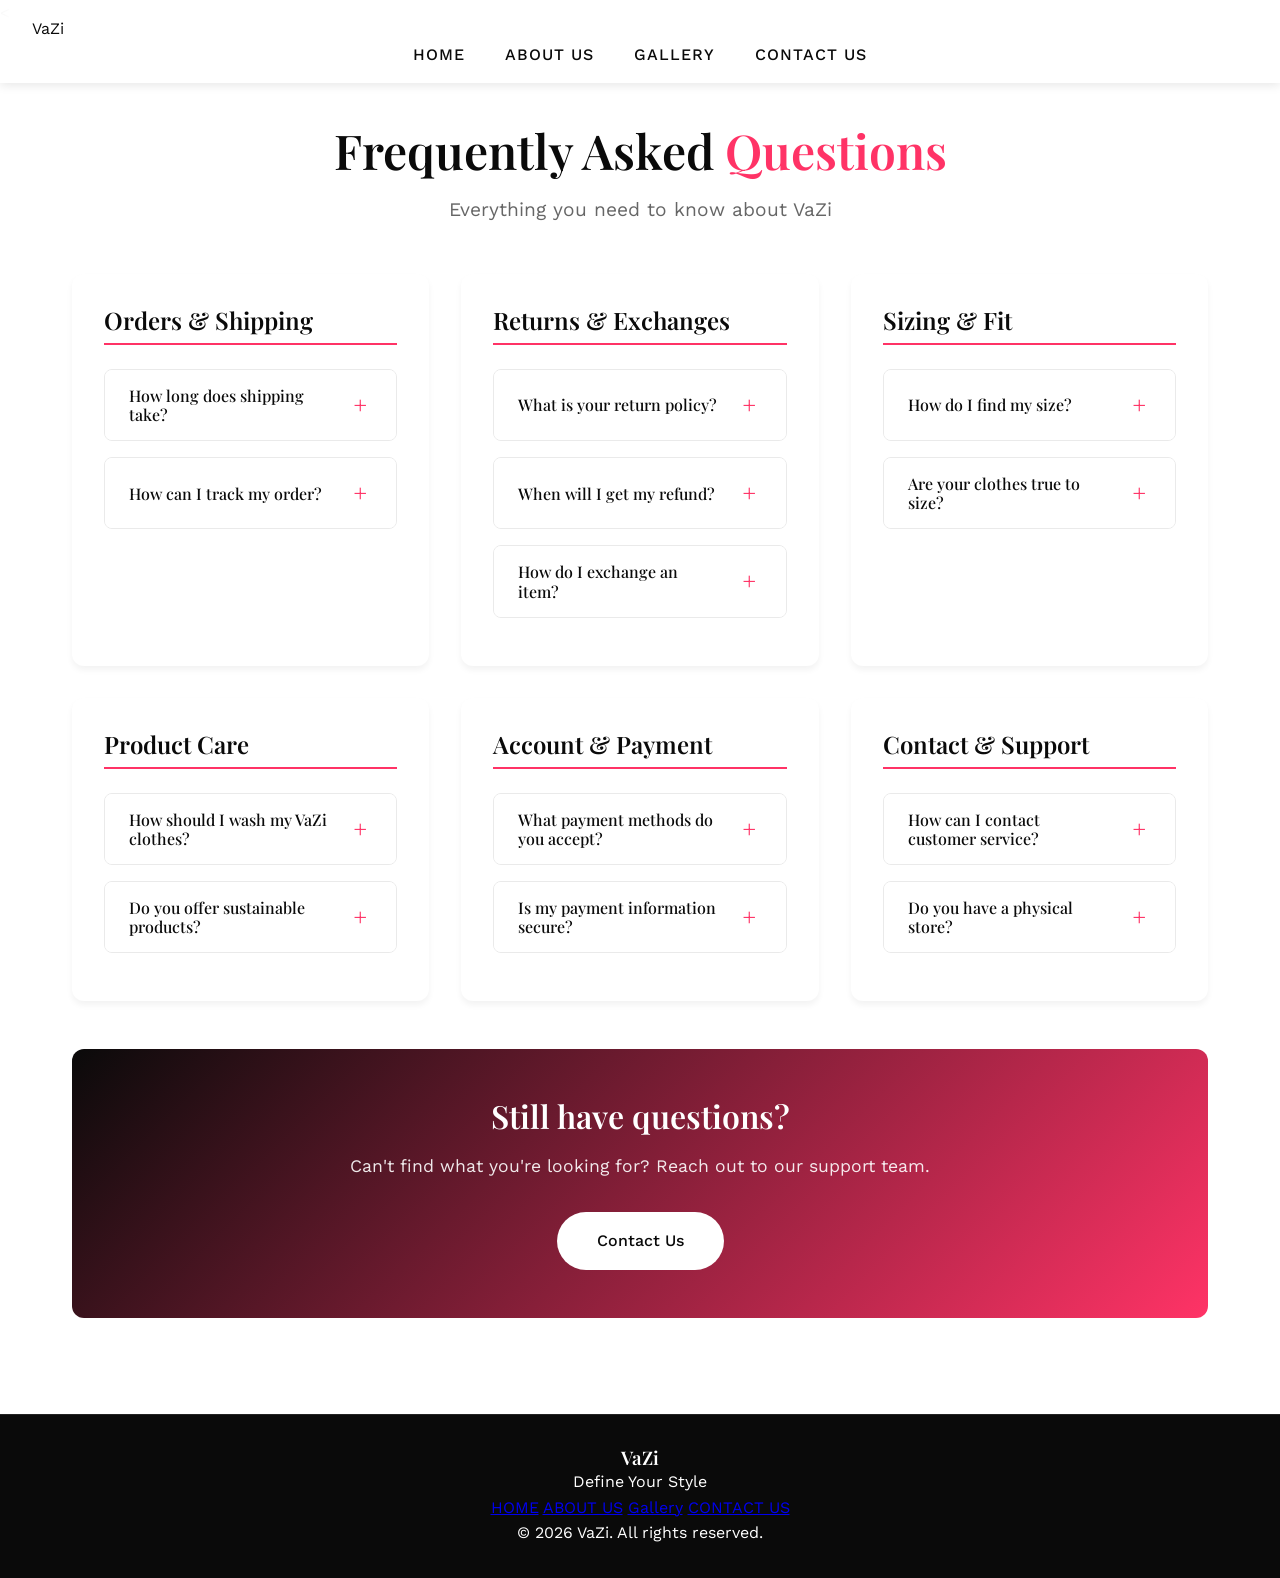
==== FAQ.html @ af11da08 "Merge pull request #1 from Nito254/feature_faq profile_(PKK)" ====
<!DOCTYPE html>
<html lang="en">
<head>
    <meta charset="UTF-8">
    <meta name="viewport" content="width=device-width, initial-scale=1.0">
    <title>VaZi - Online Apparel Store</title>
    
    <!-- Google Fonts -->
      <link rel="stylesheet" href="styles.css">
    <link rel="preconnect" href="https://fonts.googleapis.com">
    <link rel="preconnect" href="https://fonts.gstatic.com" crossorigin>
    <<link href="https://fonts.googleapis.com/css2?family=Playfair+Display:wght@400;600;700;900&family=Work+Sans:wght@300;400;500;600&display=swap" rel="stylesheet">
    
    <style>
        /* ========== CSS VARIABLES (THEME) ========== */
        :root {
            /* Colors */
            --primary-color: #0a0a0a;      /* Deep black */
            --secondary-color: #f5f5f5;    /* Off-white */
            --accent-color: #ff3366;        /* Electric pink */
            --accent-hover: #e62958;        /* Darker pink */
            --text-light: #666666;           /* Light gray text */
            --white: #ffffff;
            --light-bg: #f9f9f9;
            --border-color: #eaeaea;
            
            /* Fonts */
            --font-display: 'Playfair Display', serif;
            --font-body: 'Work Sans', sans-serif;
            
            /* Spacing */
            --section-padding: 6rem 2rem;
            --container-width: 1200px;
            
            /* Transitions */
            --transition-smooth: all 0.3s ease;
        }

        /* ========== RESET & BASE STYLES ========== */
        * {
            margin: 0;
            padding: 0;
            box-sizing: border-box;
        }

        html {
            scroll-behavior: smooth;
        }

        body {
            font-family: var(--font-body);
            color: var(--primary-color);
            line-height: 1.6;
            overflow-x: hidden;
        }

        /* ========== TYPOGRAPHY ========== */
        h1, h2, h3, h4, h5, h6 {
            font-family: var(--font-display);
            font-weight: 600;
            line-height: 1.2;
        }

        .section-title {
            font-size: 3rem;
            margin-bottom: 1rem;
            text-align: center;
        }

        .section-subtitle {
            font-size: 1.2rem;
            color: var(--text-light);
            text-align: center;
            max-width: 600px;
            margin: 0 auto 3rem;
        }

        .accent {
            color: var(--accent-color);
        }

        /* ========== CONTAINER ========== */
        .container {
            max-width: var(--container-width);
            margin: 0 auto;
            padding: 0 2rem;
        }

        /* ========== NAVIGATION ========== */
        .main-nav {
            position: fixed;
            top: 0;
            left: 0;
            right: 0;
            background: rgba(255, 255, 255, 0.95);
            backdrop-filter: blur(10px);
            z-index: 1000;
            padding: 1rem 2rem;
            box-shadow: 0 2px 10px rgba(0, 0, 0, 0.1);
        }

        .main-nav ul {
            display: flex;
            justify-content: center;
            list-style: none;
            gap: 2.5rem;
        }

        .main-nav a {
            text-decoration: none;
            color: var(--primary-color);
            font-weight: 500;
            font-size: 1rem;
            text-transform: uppercase;
            letter-spacing: 1px;
            transition: var(--transition-smooth);
            position: relative;
        }

        .main-nav a::after {
            content: '';
            position: absolute;
            bottom: -5px;
            left: 0;
            width: 0;
            height: 2px;
            background: var(--accent-color);
            transition: var(--transition-smooth);
        }

        .main-nav a:hover::after,
        .main-nav a.active::after {
            width: 100%;
        }

        .main-nav a:hover,
        .main-nav a.active {
            color: var(--accent-color);
        }

        /* ========== HERO SECTION ========== */
        #home {
            height: 100vh;
            display: flex;
            align-items: center;
            justify-content: center;
            text-align: center;
            background: linear-gradient(135deg, var(--primary-color) 0%, #1a1a1a 100%);
            color: var(--white);
            padding: 0 2rem;
        }

        .hero-content h1 {
            font-size: 5rem;
            margin-bottom: 1rem;
            animation: fadeInUp 1s ease;
        }

        .hero-content p {
            font-size: 1.5rem;
            margin-bottom: 2rem;
            opacity: 0.9;
            animation: fadeInUp 1s ease 0.2s both;
        }

        .hero-content .btn {
            animation: fadeInUp 1s ease 0.4s both;
        }

        @keyframes fadeInUp {
            from {
                opacity: 0;
                transform: translateY(30px);
            }
            to {
                opacity: 1;
                transform: translateY(0);
            }
        }

        /* ========== BUTTONS ========== */
        .btn {
            display: inline-block;
            padding: 1rem 2.5rem;
            background: var(--accent-color);
            color: var(--white);
            text-decoration: none;
            border-radius: 50px;
            font-weight: 500;
            transition: var(--transition-smooth);
            border: none;
            cursor: pointer;
        }

        .btn:hover {
            background: var(--accent-hover);
            transform: translateY(-2px);
            box-shadow: 0 5px 15px rgba(255, 51, 102, 0.3);
        }

        .btn-outline {
            background: transparent;
            border: 2px solid var(--accent-color);
        }

        .btn-outline:hover {
            background: var(--accent-color);
        }

        /* ========== SECTIONS ========== */
        section {
            padding: var(--section-padding);
        }

        #about, #gallery, #team, #faq {
            background: var(--white);
        }

        #about {
            background: var(--secondary-color);
        }

        /* ========== ABOUT SECTION ========== */
        .about-content {
            display: grid;
            grid-template-columns: 1fr 1fr;
            gap: 4rem;
            align-items: center;
        }

        .about-text p {
            margin-bottom: 1.5rem;
            color: var(--text-light);
        }

        .about-stats {
            display: grid;
            grid-template-columns: repeat(3, 1fr);
            gap: 2rem;
            text-align: center;
        }

        .stat-item h3 {
            font-size: 2.5rem;
            color: var(--accent-color);
        }

        /* ========== GALLERY SECTION ========== */
        .gallery-grid {
            display: grid;
            grid-template-columns: repeat(auto-fit, minmax(300px, 1fr));
            gap: 2rem;
            margin-top: 2rem;
        }

        .gallery-item {
            position: relative;
            overflow: hidden;
            border-radius: 12px;
            aspect-ratio: 3/4;
            cursor: pointer;
        }

        .gallery-item img {
            width: 100%;
            height: 100%;
            object-fit: cover;
            transition: transform 0.5s ease;
        }

        .gallery-item:hover img {
            transform: scale(1.1);
        }

        .gallery-overlay {
            position: absolute;
            bottom: 0;
            left: 0;
            right: 0;
            padding: 2rem;
            background: linear-gradient(transparent, rgba(0, 0, 0, 0.8));
            color: var(--white);
            transform: translateY(100%);
            transition: transform 0.3s ease;
        }

        .gallery-item:hover .gallery-overlay {
            transform: translateY(0);
        }

        /* ========== TEAM SECTION ========== */
        .team-grid {
            display: grid;
            grid-template-columns: repeat(auto-fit, minmax(280px, 1fr));
            gap: 2rem;
            margin-top: 2rem;
        }

        .team-card {
            background: var(--white);
            border-radius: 12px;
            overflow: hidden;
            box-shadow: 0 4px 6px rgba(0, 0, 0, 0.1);
            transition: var(--transition-smooth);
            cursor: pointer;
            position: relative;
        }

        .team-card:hover {
            transform: translateY(-10px);
            box-shadow: 0 8px 15px rgba(0, 0, 0, 0.2);
        }

        .ceo-card {
            border: 2px solid var(--accent-color);
            grid-column: span 2;
        }

        .card-image {
            height: 300px;
            overflow: hidden;
        }

        .card-image img {
            width: 100%;
            height: 100%;
            object-fit: cover;
            transition: transform 0.5s ease;
        }

        .team-card:hover .card-image img {
            transform: scale(1.1);
        }

        .card-content {
            padding: 1.5rem;
            text-align: center;
        }

        .card-content h3 {
            font-size: 1.5rem;
            margin-bottom: 0.5rem;
        }

        .card-content .position {
            color: var(--accent-color);
            font-weight: 500;
            margin-bottom: 1rem;
        }

        .ceo-badge {
            position: absolute;
            top: 1rem;
            right: 1rem;
            background: var(--accent-color);
            color: var(--white);
            padding: 0.5rem 1rem;
            border-radius: 50px;
            font-size: 0.8rem;
            font-weight: 600;
            z-index: 1;
        }

        /* ========== FAQ SECTION ========== */
        .faq-section {
            background-color: var(--secondary-color);
            position: relative;
        }

        .faq-section::before {
            content: '';
            position: absolute;
            top: 0;
            left: 0;
            right: 0;
            height: 1px;
            background: linear-gradient(90deg, transparent, var(--accent-color), transparent);
        }

        .faq-container {
            display: grid;
            grid-template-columns: repeat(auto-fit, minmax(350px, 1fr));
            gap: 2rem;
            margin-bottom: 3rem;
        }

        .faq-category {
            background: var(--white);
            padding: 2rem;
            border-radius: 12px;
            box-shadow: 0 4px 6px rgba(0, 0, 0, 0.05);
            transition: transform 0.3s ease, box-shadow 0.3s ease;
        }

        .faq-category:hover {
            transform: translateY(-5px);
            box-shadow: 0 8px 12px rgba(0, 0, 0, 0.1);
        }

        .category-title {
            font-family: var(--font-display);
            font-size: 1.5rem;
            font-weight: 600;
            margin-bottom: 1.5rem;
            padding-bottom: 0.5rem;
            border-bottom: 2px solid var(--accent-color);
            color: var(--primary-color);
        }

        .faq-item {
            margin-bottom: 1rem;
            border: 1px solid var(--border-color);
            border-radius: 8px;
            overflow: hidden;
            transition: all 0.3s ease;
        }

        .faq-item:hover {
            border-color: var(--accent-color);
        }

        .faq-question {
            padding: 1rem 1.5rem;
            background: var(--white);
            cursor: pointer;
            display: flex;
            justify-content: space-between;
            align-items: center;
            transition: background-color 0.3s ease;
        }

        .faq-question:hover {
            background-color: var(--light-bg);
        }

        .faq-question h4 {
            font-size: 1rem;
            font-weight: 500;
            color: var(--primary-color);
            margin: 0;
            flex: 1;
        }

        .faq-icon {
            font-size: 1.5rem;
            font-weight: 300;
            color: var(--accent-color);
            margin-left: 1rem;
            transition: transform 0.3s ease;
            min-width: 24px;
            text-align: center;
        }

        .faq-answer {
            max-height: 0;
            padding: 0 1.5rem;
            background: var(--light-bg);
            overflow: hidden;
            transition: max-height 0.3s ease, padding 0.3s ease;
        }

        .faq-item.active .faq-answer {
            max-height: 200px;
            padding: 1rem 1.5rem;
        }

        .faq-answer p {
            margin: 0;
            color: var(--text-light);
            line-height: 1.6;
            font-size: 0.95rem;
        }

        .faq-cta {
            text-align: center;
            margin-top: 3rem;
            padding: 3rem;
            background: linear-gradient(135deg, var(--primary-color) 0%, var(--accent-color) 100%);
            border-radius: 12px;
            color: var(--white);
        }

        .faq-cta h3 {
            font-family: var(--font-display);
            font-size: 2rem;
            font-weight: 600;
            margin-bottom: 1rem;
        }

        .faq-cta p {
            font-size: 1.1rem;
            margin-bottom: 2rem;
            opacity: 0.9;
        }

        .faq-cta .btn {
            background: var(--white);
            color: var(--primary-color);
            border: none;
            padding: 1rem 2.5rem;
            font-size: 1rem;
            font-weight: 500;
            border-radius: 50px;
            cursor: pointer;
            transition: all 0.3s ease;
            display: inline-block;
            text-decoration: none;
        }

        .faq-cta .btn:hover {
            transform: translateY(-2px);
            box-shadow: 0 4px 12px rgba(0, 0, 0, 0.2);
            background: var(--accent-color);
            color: var(--white);
        }

        /* ========== CONTACT SECTION ========== */
        #contact {
            background: var(--primary-color);
            color: var(--white);
        }

        .contact-container {
            display: grid;
            grid-template-columns: 1fr 1fr;
            gap: 4rem;
        }

        .contact-info h3 {
            font-size: 2rem;
            margin-bottom: 2rem;
        }

        .contact-details {
            margin-top: 2rem;
        }

        .contact-item {
            display: flex;
            align-items: center;
            gap: 1rem;
            margin-bottom: 1rem;
        }

        .contact-form {
            display: flex;
            flex-direction: column;
            gap: 1rem;
        }

        .contact-form input,
        .contact-form textarea {
            padding: 1rem;
            border: none;
            border-radius: 8px;
            background: rgba(255, 255, 255, 0.1);
            color: var(--white);
            font-family: var(--font-body);
        }

        .contact-form input::placeholder,
        .contact-form textarea::placeholder {
            color: rgba(255, 255, 255, 0.7);
        }

        .contact-form textarea {
            min-height: 150px;
            resize: vertical;
        }

        /* ========== FOOTER ========== */
        footer {
            background: var(--primary-color);
            color: var(--white);
            text-align: center;
            padding: 2rem;
            border-top: 1px solid rgba(255, 255, 255, 0.1);
        }

        /* ========== RESPONSIVE DESIGN ========== */
        @media (max-width: 1024px) {
            .hero-content h1 {
                font-size: 4rem;
            }
            
            .about-content,
            .contact-container {
                grid-template-columns: 1fr;
                gap: 2rem;
            }
        }

        @media (max-width: 768px) {
            :root {
                --section-padding: 4rem 1.5rem;
            }

            .main-nav ul {
                gap: 1rem;
                flex-wrap: wrap;
            }

            .hero-content h1 {
                font-size: 3rem;
            }

            .hero-content p {
                font-size: 1.2rem;
            }

            .section-title {
                font-size: 2.5rem;
            }

            .team-grid {
                grid-template-columns: 1fr;
            }

            .ceo-card {
                grid-column: span 1;
            }

            .faq-container {
                grid-template-columns: 1fr;
                gap: 1.5rem;
            }

            .faq-category {
                padding: 1.5rem;
            }

            .faq-cta {
                padding: 2rem;
            }

            .faq-cta h3 {
                font-size: 1.5rem;
            }
        }

        @media (max-width: 480px) {
            .hero-content h1 {
                font-size: 2.5rem;
            }

            .about-stats {
                grid-template-columns: 1fr;
            }

            .faq-question h4 {
                font-size: 0.9rem;
            }
            
            .faq-answer p {
                font-size: 0.85rem;
            }
        }

        /* ========== UTILITY CLASSES ========== */
        .text-center {
            text-align: center;
        }

        .mt-4 {
            margin-top: 2rem;
        }

        .mb-4 {
            margin-bottom: 2rem;
        }
    </style>
</head>
<body>
   <nav class="main-nav">
        <div class="nav-container">
            <div class="logo">VaZi</div>
            <ul class="nav-links">
                <li><a href="#home" class="nav-link">Home</a></li>
                <li><a href="#about" class="nav-link">About Us</a></li>
                <li><a href="#gallery" class="nav-link">Gallery</a></li>
                <li><a href="#contact" class="nav-link">Contact Us</a></li>
            </ul>
        </div>
    </nav>

    <!-- FAQ Section -->
    <section id="faq" class="faq-section">
        <div class="container">
            <div class="section-header">
                <h2 class="section-title">Frequently Asked <span class="accent">Questions</span></h2>
                <p class="section-subtitle">Everything you need to know about VaZi</p>
            </div>
            
            <div class="faq-container">
                <!-- FAQ Category: Orders & Shipping -->
                <div class="faq-category">
                    <h3 class="category-title">Orders & Shipping</h3>
                    
                    <div class="faq-item">
                        <div class="faq-question" onclick="toggleFAQ(this)">
                            <h4>How long does shipping take?</h4>
                            <span class="faq-icon">+</span>
                        </div>
                        <div class="faq-answer">
                            <p>Domestic shipping typically takes 3-5 business days. </p>
                        </div>
                    </div>
                    
                    
                    
                    <div class="faq-item">
                        <div class="faq-question" onclick="toggleFAQ(this)">
                            <h4>How can I track my order?</h4>
                            <span class="faq-icon">+</span>
                        </div>
                        <div class="faq-answer">
                            <p>Once your order ships, you'll receive a confirmation email with a tracking number. You can also track your order by logging into your account and viewing your order history.</p>
                        </div>
                    </div>
                </div>
                
                <!-- FAQ Category: Returns & Exchanges -->
                <div class="faq-category">
                    <h3 class="category-title">Returns & Exchanges</h3>
                    
                    <div class="faq-item">
                        <div class="faq-question" onclick="toggleFAQ(this)">
                            <h4>What is your return policy?</h4>
                            <span class="faq-icon">+</span>
                        </div>
                        <div class="faq-answer">
                            <p>We offer a 30-day return policy for unworn, unwashed items with original tags attached. Simply initiate a return through your account or contact our customer service team.</p>
                        </div>
                    </div>
                    <div class="faq-item">
                        <div class="faq-question" onclick="toggleFAQ(this)">
                            <h4>When will I get my refund?</h4>
                            <span class="faq-icon">+</span>
                        </div>
                        <div class="faq-answer">
                            <p>Once we receive your return, we'll process the refund within 3-5 business days. The amount will be credited to your original payment method. Your bank may take additional 3-5 business days to post the refund.</p>
                        </div>
                    </div>
                    
                    <div class="faq-item">
                        <div class="faq-question" onclick="toggleFAQ(this)">
                            <h4>How do I exchange an item?</h4>
                            <span class="faq-icon">+</span>
                        </div>
                        <div class="faq-answer">
                            <p>For exchanges, please return the original item for a refund and place a new order for the desired size/color. This ensures you get your new item as quickly as possible.</p>
                        </div>
                    </div>
                    
                    
                </div>
                
                <!-- FAQ Category: Sizing & Fit -->
                <div class="faq-category">
                    <h3 class="category-title">Sizing & Fit</h3>
                    
                    <div class="faq-item">
                        <div class="faq-question" onclick="toggleFAQ(this)">
                            <h4>How do I find my size?</h4>
                            <span class="faq-icon">+</span>
                        </div>
                        <div class="faq-answer">
                            <p>Check our detailed size guide on each product page. We recommend measuring yourself and comparing with our size chart. If you're between sizes, consider your preferred fit - size up for relaxed, size down for fitted.</p>
                        </div>
                    </div>
                    
                    <div class="faq-item">
                        <div class="faq-question" onclick="toggleFAQ(this)">
                            <h4>Are your clothes true to size?</h4>
                            <span class="faq-icon">+</span>
                        </div>
                        <div class="faq-answer">
                            <p>Most VaZi items run true to size based on standard US sizing. However, some styles may have specific fit notes - these are always mentioned in the product description.</p>
                        </div>
                    </div>
                </div>
                
                <!-- FAQ Category: Product Care -->
                <div class="faq-category">
                    <h3 class="category-title">Product Care</h3>
                    
                    <div class="faq-item">
                        <div class="faq-question" onclick="toggleFAQ(this)">
                            <h4>How should I wash my VaZi clothes?</h4>
                            <span class="faq-icon">+</span>
                        </div>
                        <div class="faq-answer">
                            <p>Always check the care label inside each garment. Generally, we recommend washing in cold water and hanging to dry to maintain quality and extend the life of your clothes.</p>
                        </div>
                    </div>
                    
                    <div class="faq-item">
                        <div class="faq-question" onclick="toggleFAQ(this)">
                            <h4>Do you offer sustainable products?</h4>
                            <span class="faq-icon">+</span>
                        </div>
                        <div class="faq-answer">
                            <p>Yes! We're committed to sustainability. Many of our items use organic cotton, recycled materials, or eco-friendly production processes. Look for the "Sustainable" tag on product pages.</p>
                        </div>
                    </div>
                </div>
                
                <!-- FAQ Category: Account & Payment -->
                <div class="faq-category">
                    <h3 class="category-title">Account & Payment</h3>
                    
                    <div class="faq-item">
                        <div class="faq-question" onclick="toggleFAQ(this)">
                            <h4>What payment methods do you accept?</h4>
                            <span class="faq-icon">+</span>
                        </div>
                        <div class="faq-answer">
                            <p>We accept all major credit cards (Visa, Mastercard), airtel money and M-pesa for  payments.</p>
                        </div>
                    </div>
                    
                    <div class="faq-item">
                        <div class="faq-question" onclick="toggleFAQ(this)">
                            <h4>Is my payment information secure?</h4>
                            <span class="faq-icon">+</span>
                        </div>
                        <div class="faq-answer">
                            <p>Absolutely. We use industry-standard SSL encryption to protect your data. We never store your full payment details on our servers.</p>
                        </div>
                    </div>
                    
                    
                </div>
                
                <!-- FAQ Category: Contact & Support -->
                <div class="faq-category">
                    <h3 class="category-title">Contact & Support</h3>
                    
                    <div class="faq-item">
                        <div class="faq-question" onclick="toggleFAQ(this)">
                            <h4>How can I contact customer service?</h4>
                            <span class="faq-icon">+</span>
                        </div>
                        <div class="faq-answer">
                            <p>You can reach us via email at support@vazi.com, through our contact form, or via live chat Monday-Friday 9am-6pm EST. We aim to respond within 24 hours.</p>
                        </div>
                    </div>
                    
                    <div class="faq-item">
                        <div class="faq-question" onclick="toggleFAQ(this)">
                            <h4>Do you have a physical store?</h4>
                            <span class="faq-icon">+</span>
                        </div>
                        <div class="faq-answer">
                            <p>Currently, VaZi operates exclusively online. This allows us to offer competitive prices and serve customers worldwide. Follow us on social media for pop-up shop announcements!</p>
                        </div>
                    </div>
                </div>
            </div>
            
            <!-- Still Have Questions CTA -->
            <div class="faq-cta">
                <h3>Still have questions?</h3>
                <p>Can't find what you're looking for? Reach out to our support team.</p>
                <a href="#contact" class="btn btn-primary nav-link">Contact Us</a>
            </div>
        </div>
    </section>

  

    <!-- Footer -->
    <footer class="site-footer">
        <div class="content-container">
            <div class="footer-content">
                <div class="footer-brand">
                    <h3>VaZi</h3>
                    <p>Define Your Style</p>
                </div>
                <div class="footer-links">
                    <a href="index.html#home">HOME</a>
                    <a href="index.html#about">ABOUT US</a>
                    <a href="index.html#gallery">Gallery</a>
                    <a href="index.html#contact">CONTACT US</a>
                    
                </div>
                <div class="footer-copy">
                    <p>&copy; 2026 VaZi. All rights reserved.</p>
                </div>
            </div>
        </div>
    </footer>

    <script>
        // Smooth scroll navigation
        document.querySelectorAll('.nav-link').forEach(link => {
            link.addEventListener('click', function(e) {
                e.preventDefault();
                const targetId = this.getAttribute('href');
                const targetSection = document.querySelector(targetId);
                
                targetSection.scrollIntoView({
                    behavior: 'smooth',
                    block: 'start'
                });
                
                // Update URL without jumping
                history.pushState(null, null, targetId);
            });
        });

        // Active link highlighting on scroll
        window.addEventListener('scroll', () => {
            const sections = document.querySelectorAll('section');
            const navLinks = document.querySelectorAll('.nav-link');
            
            let current = '';
            
            sections.forEach(section => {
                const sectionTop = section.offsetTop;
                const sectionHeight = section.clientHeight;
                if (pageYOffset >= sectionTop - 200) {
                    current = section.getAttribute('id');
                }
            });
            
            navLinks.forEach(link => {
                link.classList.remove('active');
                if (link.getAttribute('href') === `#${current}`) {
                    link.classList.add('active');
                }
            });
        });

        // FAQ Toggle Function
        function toggleFAQ(element) {
            // Find the parent FAQ item
            const faqItem = element.closest('.faq-item');
            
            // Toggle active class
            faqItem.classList.toggle('active');
            
            // Update icon
            const icon = element.querySelector('.faq-icon');
            if (faqItem.classList.contains('active')) {
                icon.textContent = '−'; // Minus sign
            } else {
                icon.textContent = '+'; // Plus sign
            }
        }

        // Initialize FAQ to have all closed by default
        document.addEventListener('DOMContentLoaded', function() {
            // Ensure all FAQ answers are hidden on load
            document.querySelectorAll('.faq-item').forEach(item => {
                item.classList.remove('active');
                const icon = item.querySelector('.faq-icon');
                if (icon) icon.textContent = '+';
            });
        });

        // Scroll-triggered animations
        const observer = new IntersectionObserver((entries) => {
            entries.forEach(entry => {
                if (entry.isIntersecting) {
                    entry.target.style.opacity = '1';
                    entry.target.style.transform = 'translateY(0)';
                }
            });
        }, { threshold: 0.1 });

        // Apply to elements that should animate on scroll
        document.querySelectorAll('.team-card, .gallery-item, .faq-category').forEach(el => {
            el.style.opacity = '0';
            el.style.transform = 'translateY(20px)';
            el.style.transition = 'opacity 0.6s ease, transform 0.6s ease';
            observer.observe(el);
        });
    </script>
</body>
</html>
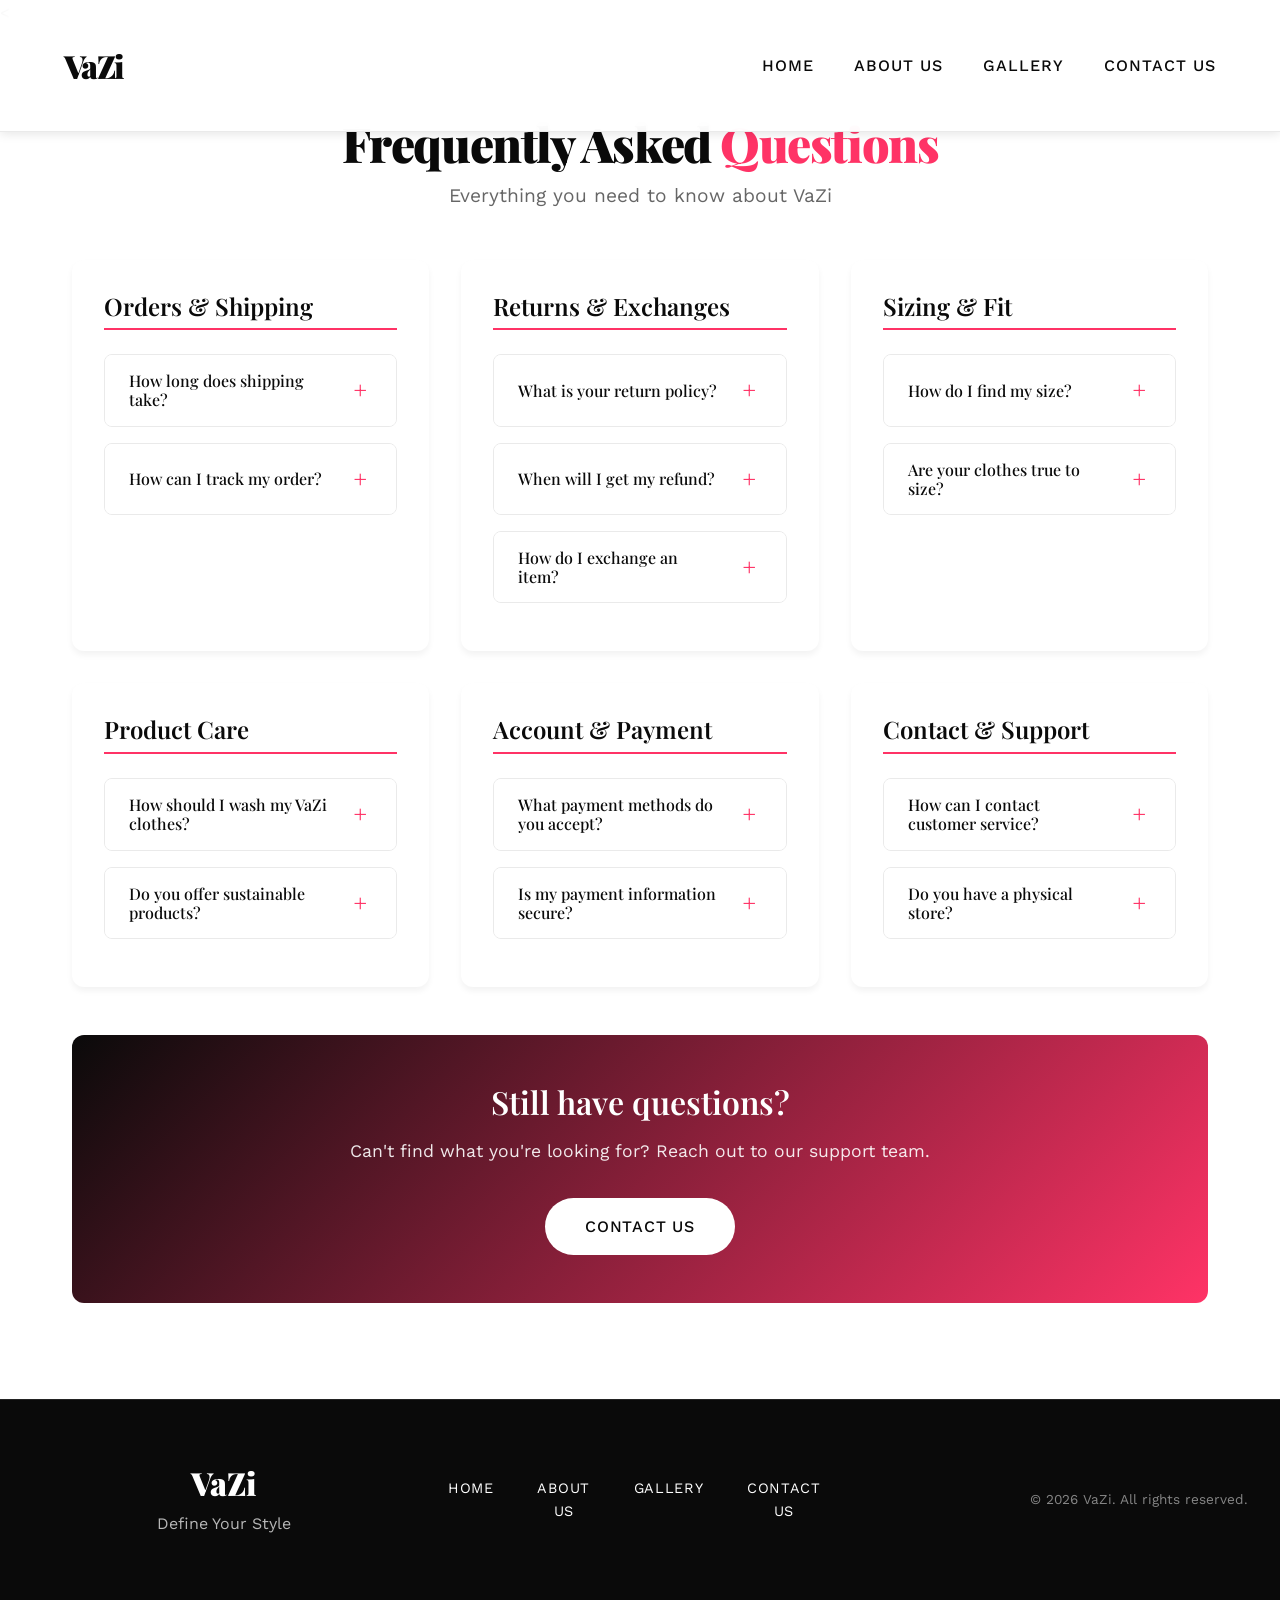
==== commit 8e6077c9: "contact us - back to home button" ====
--- a/FAQ.html
+++ b/FAQ.html
@@ -675,10 +675,10 @@
         <div class="nav-container">
             <div class="logo">VaZi</div>
             <ul class="nav-links">
-                <li><a href="#home" class="nav-link">Home</a></li>
-                <li><a href="#about" class="nav-link">About Us</a></li>
-                <li><a href="#gallery" class="nav-link">Gallery</a></li>
-                <li><a href="#contact" class="nav-link">Contact Us</a></li>
+                <li><a href="index.html#home" class="nav-link">Home</a></li>
+                <li><a href="index.html#about" class="nav-link">About Us</a></li>
+                <li><a href="index.html#gallery" class="nav-link">Gallery</a></li>
+                <li><a href="index.html#contact" class="nav-link">Contact Us</a></li>
             </ul>
         </div>
     </nav>
--- a/styles.css
+++ b/styles.css
@@ -0,0 +1,1057 @@
+/* ========================================
+   VAZI - SHARED STYLESHEET
+   Theme: Editorial Minimalism meets Modern Brutalism
+   
+   COLLABORATOR NOTES:
+   - All theme colors are CSS variables (lines 10-20)
+   - To change colors globally, edit :root variables only
+   - Typography uses: Playfair Display (headings) + Work Sans (body)
+   ======================================== */
+
+:root {
+    /* THEME COLORS - Edit these to change site-wide color scheme */
+    --primary-color: #0a0a0a;           /* Deep black */
+    --secondary-color: #f5f5f5;         /* Off-white */
+    --accent-color: #ff3366;            /* Electric pink - VaZi signature */
+    --accent-hover: #e62958;            /* Darker accent for interactions */
+    --text-primary: #1a1a1a;            /* Primary text */
+    --text-secondary: #666666;          /* Secondary text */
+    --background-light: #fafafa;        /* Light background */
+    --border-color: #e0e0e0;            /* Subtle borders */
+    
+    /* TYPOGRAPHY SCALE */
+    --font-display: 'Playfair Display', Georgia, serif;
+    --font-body: 'Work Sans', -apple-system, sans-serif;
+    
+    /* SPACING SYSTEM */
+    --spacing-xs: 0.5rem;
+    --spacing-sm: 1rem;
+    --spacing-md: 2rem;
+    --spacing-lg: 4rem;
+    --spacing-xl: 6rem;
+}
+
+/* ========================================
+   GLOBAL RESET & BASE STYLES
+   ======================================== */
+
+* {
+    margin: 0;
+    padding: 0;
+    box-sizing: border-box;
+}
+
+html {
+    scroll-behavior: smooth;
+    font-size: 16px;
+}
+
+body {
+    font-family: var(--font-body);
+    color: var(--text-primary);
+    background-color: var(--secondary-color);
+    line-height: 1.6;
+    overflow-x: hidden;
+}
+
+/* ========================================
+   NAVIGATION BAR
+   ======================================== */
+
+.main-nav {
+    position: fixed;
+    top: 0;
+    left: 0;
+    right: 0;
+    background: rgba(255, 255, 255, 0.95);
+    backdrop-filter: blur(10px);
+    z-index: 1000;
+    border-bottom: 1px solid var(--border-color);
+}
+
+.nav-container {
+    max-width: 1400px;
+    margin: 0 auto;
+    padding: 1.5rem 2rem;
+    display: flex;
+    justify-content: space-between;
+    align-items: center;
+}
+
+.logo {
+    font-family: var(--font-display);
+    font-size: 2rem;
+    font-weight: 900;
+    letter-spacing: -0.05em;
+    color: var(--primary-color);
+}
+
+.nav-links {
+    display: flex;
+    list-style: none;
+    gap: 3rem;
+}
+
+.nav-link {
+    text-decoration: none;
+    color: var(--text-primary);
+    font-weight: 500;
+    font-size: 0.95rem;
+    letter-spacing: 0.05em;
+    text-transform: uppercase;
+    transition: color 0.3s ease;
+    position: relative;
+}
+
+.nav-link::after {
+    content: '';
+    position: absolute;
+    bottom: -5px;
+    left: 0;
+    width: 0;
+    height: 2px;
+    background: var(--accent-color);
+    transition: width 0.3s ease;
+}
+
+.nav-link:hover,
+.nav-link.active {
+    color: var(--accent-color);
+}
+
+.nav-link:hover::after,
+.nav-link.active::after {
+    width: 100%;
+}
+
+/* ========================================
+   SECTION BASE STYLES
+   ======================================== */
+
+section {
+    min-height: 100vh;
+    padding: var(--spacing-xl) var(--spacing-md);
+}
+
+.content-container {
+    max-width: 1400px;
+    margin: 0 auto;
+}
+
+.section-title {
+    font-family: var(--font-display);
+    font-size: clamp(3rem, 8vw, 6rem);
+    font-weight: 900;
+    letter-spacing: -0.03em;
+    margin-bottom: var(--spacing-lg);
+    line-height: 0.9;
+}
+
+/* ========================================
+   HOME SECTION
+   ======================================== */
+
+.section-home {
+    background: linear-gradient(135deg, var(--secondary-color) 0%, #ffffff 100%);
+    padding-top: 120px;
+}
+
+.hero-container {
+    min-height: 70vh;
+    display: flex;
+    align-items: center;
+    justify-content: center;
+    position: relative;
+}
+
+.hero-text {
+    text-align: left;
+}
+
+.hero-title {
+    font-family: var(--font-display);
+    font-size: clamp(4rem, 12vw, 10rem);
+    font-weight: 900;
+    line-height: 0.85;
+    letter-spacing: -0.05em;
+    margin-bottom: var(--spacing-md);
+}
+
+.title-line {
+    display: block;
+    opacity: 0;
+    transform: translateY(50px);
+    animation: slideUp 0.8s ease forwards;
+}
+
+.title-line:nth-child(1) {
+    animation-delay: 0.1s;
+}
+
+.title-line:nth-child(2) {
+    animation-delay: 0.3s;
+    color: var(--accent-color);
+}
+
+.title-line:nth-child(3) {
+    animation-delay: 0.5s;
+}
+
+@keyframes slideUp {
+    to {
+        opacity: 1;
+        transform: translateY(0);
+    }
+}
+
+.hero-subtitle {
+    font-size: 1.25rem;
+    color: var(--text-secondary);
+    max-width: 600px;
+    font-weight: 300;
+    margin-top: var(--spacing-md);
+    opacity: 0;
+    animation: fadeIn 0.8s ease 0.8s forwards;
+}
+
+@keyframes fadeIn {
+    to {
+        opacity: 1;
+    }
+}
+
+/* ========================================
+   TEAM SECTION (Leadership Grid)
+   ======================================== */
+
+.team-section {
+    margin-top: var(--spacing-xl);
+    padding: var(--spacing-xl) 0;
+}
+
+.team-grid {
+    display: grid;
+    grid-template-columns: repeat(auto-fit, minmax(280px, 1fr));
+    gap: 2.5rem;
+    margin-top: var(--spacing-lg);
+}
+
+.team-card {
+    background: white;
+    border: 1px solid var(--border-color);
+    cursor: pointer;
+    transition: all 0.4s cubic-bezier(0.4, 0, 0.2, 1);
+    position: relative;
+    opacity: 0;
+    transform: translateY(30px);
+}
+
+.team-card.revealed {
+    opacity: 1;
+    transform: translateY(0);
+}
+
+.team-card:hover {
+    transform: translateY(-10px);
+    box-shadow: 0 20px 40px rgba(0, 0, 0, 0.1);
+    border-color: var(--accent-color);
+}
+
+/* CEO CARD - Distinguished Styling */
+.ceo-card {
+    grid-column: span 2;
+    background: linear-gradient(135deg, var(--primary-color) 0%, #2a2a2a 100%);
+    color: white;
+}
+
+.ceo-card .card-name,
+.ceo-card .card-role {
+    color: white;
+}
+
+.ceo-card .profile-btn {
+    background: var(--accent-color);
+    color: white;
+}
+
+.ceo-card .profile-btn:hover {
+    background: var(--accent-hover);
+}
+
+.ceo-card .role-badge {
+    background: var(--accent-color);
+}
+
+/* Card Image Wrapper */
+.card-image-wrapper {
+    width: 100%;
+    overflow: hidden;
+}
+
+.card-image {
+    width: 100%;
+    height: 320px;
+    background: linear-gradient(135deg, #e0e0e0 0%, #f5f5f5 100%);
+    display: flex;
+    align-items: center;
+    justify-content: center;
+    position: relative;
+    transition: transform 0.4s ease;
+}
+
+.ceo-image {
+    height: 400px;
+    background: linear-gradient(135deg, #3a3a3a 0%, #1a1a1a 100%);
+}
+
+.team-card:hover .card-image {
+    transform: scale(1.05);
+}
+
+.role-badge {
+    position: absolute;
+    top: 20px;
+    right: 20px;
+    background: var(--primary-color);
+    color: white;
+    padding: 0.5rem 1rem;
+    font-size: 0.75rem;
+    font-weight: 600;
+    letter-spacing: 0.1em;
+    text-transform: uppercase;
+}
+
+/* Card Content */
+.card-content {
+    padding: var(--spacing-md);
+}
+
+.card-name {
+    font-family: var(--font-display);
+    font-size: 1.5rem;
+    font-weight: 700;
+    margin-bottom: 0.5rem;
+    letter-spacing: -0.02em;
+}
+
+.card-role {
+    color: var(--text-secondary);
+    font-size: 0.95rem;
+    margin-bottom: var(--spacing-sm);
+    text-transform: uppercase;
+    letter-spacing: 0.05em;
+    font-weight: 500;
+}
+
+.profile-btn {
+    background: var(--primary-color);
+    color: white;
+    border: none;
+    padding: 0.875rem 2rem;
+    font-family: var(--font-body);
+    font-size: 0.9rem;
+    font-weight: 600;
+    letter-spacing: 0.05em;
+    text-transform: uppercase;
+    cursor: pointer;
+    transition: all 0.3s ease;
+    width: 100%;
+}
+
+.profile-btn:hover {
+    background: var(--accent-color);
+    transform: translateX(5px);
+}
+
+/* ========================================
+   ABOUT SECTION
+   ======================================== */
+
+.section-about {
+    background: white;
+    border-top: 1px solid var(--border-color);
+}
+
+.about-layout {
+    display: grid;
+    grid-template-columns: 1.2fr 0.8fr;
+    gap: var(--spacing-xl);
+    align-items: center;
+}
+
+.about-text {
+    max-width: 800px;
+}
+
+.lead-text {
+    font-size: 1.5rem;
+    font-weight: 300;
+    line-height: 1.4;
+    margin-bottom: var(--spacing-md);
+    color: var(--text-primary);
+}
+
+.about-content p {
+    margin-bottom: var(--spacing-sm);
+    color: var(--text-secondary);
+    font-size: 1.05rem;
+}
+
+.values-grid {
+    display: grid;
+    grid-template-columns: repeat(auto-fit, minmax(200px, 1fr));
+    gap: var(--spacing-md);
+    margin-top: var(--spacing-lg);
+}
+
+.value-item {
+    border-left: 3px solid var(--accent-color);
+    padding-left: var(--spacing-sm);
+    opacity: 0;
+    transform: translateX(-20px);
+    transition: all 0.5s ease;
+}
+
+.value-item.revealed {
+    opacity: 1;
+    transform: translateX(0);
+}
+
+.value-item h3 {
+    font-family: var(--font-display);
+    font-size: 1.25rem;
+    margin-bottom: 0.5rem;
+}
+
+.value-item p {
+    font-size: 0.95rem;
+    color: var(--text-secondary);
+}
+
+.about-visual {
+    height: 600px;
+    position: relative;
+}
+
+.visual-accent {
+    width: 100%;
+    height: 100%;
+    background: linear-gradient(135deg, var(--accent-color) 0%, var(--accent-hover) 100%);
+    clip-path: polygon(0 15%, 100% 0, 100% 85%, 0 100%);
+}
+
+/* ========================================
+   GALLERY SECTION
+   ======================================== */
+
+.section-gallery {
+    background: var(--background-light);
+}
+
+.gallery-grid {
+    display: grid;
+    grid-template-columns: repeat(auto-fit, minmax(300px, 1fr));
+    gap: 1.5rem;
+    margin-top: var(--spacing-lg);
+}
+
+.gallery-item {
+    background: white;
+    overflow: hidden;
+    border: 1px solid var(--border-color);
+    transition: all 0.4s ease;
+    opacity: 0;
+    transform: scale(0.95);
+}
+
+.gallery-item.revealed {
+    opacity: 1;
+    transform: scale(1);
+}
+
+.gallery-item:hover {
+    transform: translateY(-5px);
+    box-shadow: 0 15px 30px rgba(0, 0, 0, 0.1);
+}
+
+.item-large {
+    grid-row: span 2;
+}
+
+.item-wide {
+    grid-column: span 2;
+}
+
+.gallery-image {
+    width: 100%;
+    height: 300px;
+    background: linear-gradient(135deg, #f0f0f0 0%, #e5e5e5 100%);
+    position: relative;
+    overflow: hidden;
+}
+
+.item-large .gallery-image {
+    height: 100%;
+}
+
+.image-overlay {
+    position: absolute;
+    inset: 0;
+    background: linear-gradient(to bottom, transparent 0%, rgba(0, 0, 0, 0.7) 100%);
+    display: flex;
+    align-items: flex-end;
+    padding: var(--spacing-md);
+    opacity: 0;
+    transition: opacity 0.3s ease;
+}
+
+.gallery-item:hover .image-overlay {
+    opacity: 1;
+}
+
+.category-tag {
+    color: white;
+    font-size: 0.85rem;
+    font-weight: 600;
+    letter-spacing: 0.1em;
+    text-transform: uppercase;
+    background: var(--accent-color);
+    padding: 0.5rem 1rem;
+}
+
+.gallery-info {
+    padding: var(--spacing-sm) var(--spacing-md);
+}
+
+.gallery-info h3 {
+    font-family: var(--font-display);
+    font-size: 1.25rem;
+    margin-bottom: 0.25rem;
+}
+
+.gallery-info p {
+    color: var(--text-secondary);
+    font-size: 0.9rem;
+}
+
+/* ========================================
+   CONTACT SECTION
+   ======================================== */
+
+.section-contact {
+    background: white;
+    border-top: 1px solid var(--border-color);
+}
+
+.contact-layout {
+    display: grid;
+    grid-template-columns: 1fr 1fr;
+    gap: var(--spacing-xl);
+}
+
+.contact-details {
+    margin-top: var(--spacing-lg);
+}
+
+.contact-item {
+    margin-bottom: var(--spacing-md);
+    padding-bottom: var(--spacing-md);
+    border-bottom: 1px solid var(--border-color);
+}
+
+.contact-item:last-child {
+    border-bottom: none;
+}
+
+.contact-item h3 {
+    font-family: var(--font-display);
+    font-size: 1.1rem;
+    margin-bottom: 0.5rem;
+}
+
+.contact-item p {
+    color: var(--text-secondary);
+}
+
+/* Contact Form */
+.contact-form-wrapper {
+    background: var(--background-light);
+    padding: var(--spacing-lg);
+    border: 1px solid var(--border-color);
+}
+
+.form-group {
+    margin-bottom: var(--spacing-md);
+}
+
+.form-group label {
+    display: block;
+    font-weight: 600;
+    margin-bottom: 0.5rem;
+    text-transform: uppercase;
+    font-size: 0.85rem;
+    letter-spacing: 0.05em;
+}
+
+.form-group input,
+.form-group textarea {
+    width: 100%;
+    padding: 1rem;
+    border: 1px solid var(--border-color);
+    background: white;
+    font-family: var(--font-body);
+    font-size: 1rem;
+    transition: border-color 0.3s ease;
+}
+
+.form-group input:focus,
+.form-group textarea:focus {
+    outline: none;
+    border-color: var(--accent-color);
+}
+
+.submit-btn {
+    background: var(--primary-color);
+    color: white;
+    border: none;
+    padding: 1rem 3rem;
+    font-family: var(--font-body);
+    font-size: 1rem;
+    font-weight: 600;
+    letter-spacing: 0.05em;
+    text-transform: uppercase;
+    cursor: pointer;
+    transition: all 0.3s ease;
+    width: 100%;
+}
+
+.submit-btn:hover {
+    background: var(--accent-color);
+    transform: translateY(-2px);
+}
+
+/* ========================================
+   FOOTER
+   ======================================== */
+
+.site-footer {
+    background: var(--primary-color);
+    color: white;
+    padding: var(--spacing-lg) var(--spacing-md);
+}
+
+.footer-content {
+    display: grid;
+    grid-template-columns: 1fr 1fr 1fr;
+    gap: var(--spacing-md);
+    align-items: center;
+}
+
+.footer-brand h3 {
+    font-family: var(--font-display);
+    font-size: 2rem;
+    font-weight: 900;
+    margin-bottom: 0.5rem;
+}
+
+.footer-brand p {
+    color: rgba(255, 255, 255, 0.7);
+}
+
+.footer-links {
+    display: flex;
+    gap: var(--spacing-md);
+    justify-content: center;
+}
+
+.footer-links a {
+    color: white;
+    text-decoration: none;
+    font-size: 0.9rem;
+    text-transform: uppercase;
+    letter-spacing: 0.05em;
+    transition: color 0.3s ease;
+}
+
+.footer-links a:hover {
+    color: var(--accent-color);
+}
+
+.footer-copy {
+    text-align: right;
+}
+
+.footer-copy p {
+    color: rgba(255, 255, 255, 0.5);
+    font-size: 0.85rem;
+}
+
+/* ========================================
+   RESPONSIVE DESIGN
+   ======================================== */
+
+@media (max-width: 1024px) {
+    .nav-links {
+        gap: 2rem;
+    }
+    
+    .ceo-card {
+        grid-column: span 1;
+    }
+    
+    .about-layout,
+    .contact-layout {
+        grid-template-columns: 1fr;
+    }
+    
+    .item-wide {
+        grid-column: span 1;
+    }
+}
+
+@media (max-width: 768px) {
+    .nav-container {
+        flex-direction: column;
+        gap: 1rem;
+    }
+    
+    .nav-links {
+        gap: 1rem;
+    }
+    
+    .team-grid {
+        grid-template-columns: 1fr;
+    }
+    
+    .gallery-grid {
+        grid-template-columns: 1fr;
+    }
+    
+    .item-large {
+        grid-row: span 1;
+    }
+    
+    .footer-content {
+        grid-template-columns: 1fr;
+        text-align: center;
+    }
+    
+    .footer-links {
+        flex-direction: column;
+    }
+    
+    .footer-copy {
+        text-align: center;
+    }
+}
+
+/* ========================================
+   PROFILE PAGES - SHARED CLASSES
+   These classes will be used in both CEO and Director profiles
+   ======================================== */
+
+.profile-page {
+    min-height: 100vh;
+    background: var(--secondary-color);
+}
+
+.profile-page.ceo-profile {
+    background: var(--primary-color);
+}
+
+.profile-header {
+    background: var(--primary-color);
+    color: white;
+    padding: var(--spacing-md);
+    text-align: center;
+}
+
+.profile-page.ceo-profile .profile-header {
+    background: var(--primary-color);
+    border-bottom: 2px solid var(--accent-color);
+    box-shadow: 0 8px 20px rgba(0, 0, 0, 0.6);
+}
+
+.profile-header .logo {
+    color: white;
+}
+
+.profile-container {
+    max-width: 900px;
+    margin: 0 auto;
+    padding: var(--spacing-xl) var(--spacing-md);
+}
+
+.profile-page.ceo-profile .profile-container {
+    padding: var(--spacing-xl) var(--spacing-md);
+}
+
+.profile-main {
+    background: white;
+    border: 1px solid var(--border-color);
+    padding: var(--spacing-lg);
+}
+
+.profile-image-wrapper {
+    width: 100%;
+    margin-bottom: var(--spacing-lg);
+}
+
+.profile-image {
+    width: 100%;
+    height: 500px;
+    background: linear-gradient(135deg, #e0e0e0 0%, #f5f5f5 100%);
+    display: flex;
+    align-items: center;
+    justify-content: center;
+    font-size: 1.2rem;
+    color: var(--text-secondary);
+    border: 2px dashed var(--border-color);
+}
+
+.profile-name {
+    font-family: var(--font-display);
+    font-size: clamp(2.5rem, 6vw, 4rem);
+    font-weight: 900;
+    margin-bottom: var(--spacing-sm);
+    letter-spacing: -0.02em;
+}
+
+.profile-role {
+    font-size: 1.25rem;
+    color: var(--text-secondary);
+    text-transform: uppercase;
+    letter-spacing: 0.1em;
+    font-weight: 600;
+    margin-bottom: var(--spacing-lg);
+}
+
+.profile-bio {
+    font-size: 1.1rem;
+    line-height: 1.8;
+    color: var(--text-primary);
+    margin-bottom: var(--spacing-md);
+}
+
+.profile-section {
+    margin-top: var(--spacing-lg);
+    padding-top: var(--spacing-lg);
+    border-top: 1px solid var(--border-color);
+}
+
+.profile-section h3 {
+    font-family: var(--font-display);
+    font-size: 1.75rem;
+    margin-bottom: var(--spacing-sm);
+}
+
+.back-link {
+    display: inline-block;
+    margin-top: var(--spacing-lg);
+    padding: 1rem 2rem;
+    background: var(--primary-color);
+    color: white;
+    text-decoration: none;
+    font-weight: 600;
+    text-transform: uppercase;
+    letter-spacing: 0.05em;
+    transition: all 0.3s ease;
+}
+
+.back-link:hover {
+    background: var(--accent-color);
+    transform: translateX(-5px);
+}
+
+/* CEO Profile - Enhanced Styling */
+.ceo-profile .profile-main {
+    background: var(--primary-color);
+    color: white;
+    border: none;
+    padding: var(--spacing-lg);
+    position: relative;
+    overflow: hidden;
+}
+
+.ceo-profile .profile-main::before {
+    content: '';
+    position: absolute;
+    top: 0;
+    right: 0;
+    width: 50%;
+    height: 2px;
+    background: linear-gradient(90deg, var(--accent-color) 0%, transparent 100%);
+    pointer-events: none;
+}
+
+.ceo-profile .profile-main::after {
+    content: '';
+    position: absolute;
+    bottom: 0;
+    left: 0;
+    width: 30%;
+    height: 3px;
+    background: linear-gradient(90deg, var(--accent-color) 0%, transparent 100%);
+    pointer-events: none;
+}
+
+.ceo-profile .profile-name {
+    color: var(--secondary-color);
+    font-size: clamp(3rem, 8vw, 4.5rem);
+    letter-spacing: -0.03em;
+    margin-bottom: 0.5rem;
+    font-weight: 900;
+    position: relative;
+    padding-left: 20px;
+}
+
+.ceo-profile .profile-name::before {
+    content: '';
+    position: absolute;
+    left: 0;
+    top: 0;
+    bottom: 0;
+    width: 4px;
+    background: var(--accent-color);
+}
+
+.name-accent {
+    width: 12px;
+    height: 12px;
+    background: var(--accent-color);
+    margin-bottom: 2rem;
+    margin-left: 0;
+}
+
+.ceo-profile .profile-bio {
+    color: var(--secondary-color);
+    font-size: 1.15rem;
+    line-height: 1.9;
+    max-width: 85%;
+}
+
+.ceo-profile .profile-section h3 {
+    color: var(--accent-color);
+    font-size: 1.75rem;
+    letter-spacing: 0.1em;
+    text-transform: uppercase;
+    font-weight: 700;
+    position: relative;
+    padding-bottom: 1rem;
+}
+
+.ceo-profile .profile-section h3::after {
+    content: '';
+    position: absolute;
+    bottom: 0;
+    left: 0;
+    width: 40px;
+    height: 2px;
+    background: var(--accent-color);
+}
+
+.ceo-profile .profile-section {
+    border-left: 3px solid var(--accent-color);
+    padding-left: 2rem;
+    margin-top: 2.5rem;
+    margin-bottom: 2.5rem;
+    transition: all 0.3s ease;
+    position: relative;
+}
+
+.ceo-profile .profile-section:hover {
+    padding-left: 2.5rem;
+    border-left-width: 5px;
+}
+
+.ceo-profile .profile-section p {
+    color: var(--secondary-color);
+}
+
+.ceo-profile .profile-section ul li {
+    color: var(--secondary-color);
+    margin-bottom: 1rem;
+    padding-left: 1.5rem;
+    position: relative;
+}
+
+.ceo-profile .profile-section ul li::before {
+    content: '→';
+    color: var(--accent-color);
+    position: absolute;
+    left: 0;
+    font-size: 0.9rem;
+    font-weight: bold;
+}
+
+.ceo-profile .profile-role {
+    color: var(--accent-color);
+    font-size: 1.25rem;
+    letter-spacing: 0.2em;
+    text-transform: uppercase;
+    font-weight: 700;
+}
+
+.ceo-profile .profile-image {
+    height: 600px;
+    background: linear-gradient(135deg, #1a1a1a 0%, var(--primary-color) 100%);
+    border: 2px solid var(--accent-color);
+    position: relative;
+    display: flex;
+    align-items: center;
+    justify-content: center;
+    color: var(--accent-color);
+    font-size: 1.1rem;
+}
+
+.ceo-profile .profile-image::before {
+    content: '';
+    position: absolute;
+    top: 20px;
+    right: 20px;
+    width: 60px;
+    height: 60px;
+    border: 2px solid var(--accent-color);
+    opacity: 0.5;
+}
+
+.ceo-profile .profile-image::after {
+    content: '';
+    position: absolute;
+    bottom: 30px;
+    left: 30px;
+    width: 80px;
+    height: 2px;
+    background: var(--accent-color);
+    opacity: 0.3;
+}
+
+.ceo-profile .back-link {
+    background: transparent;
+    color: var(--accent-color);
+    font-weight: 700;
+    letter-spacing: 0.1em;
+    border: 2px solid var(--accent-color);
+    padding: 1rem 2.5rem;
+    transition: all 0.3s ease;
+    position: relative;
+    overflow: hidden;
+}
+
+.ceo-profile .back-link::before {
+    content: '';
+    position: absolute;
+    inset: 0;
+    background: var(--accent-color);
+    transform: translateX(-100%);
+    transition: transform 0.3s ease;
+    z-index: -1;
+}
+
+.ceo-profile .back-link:hover {
+    color: var(--primary-color);
+}
+
+.ceo-profile .back-link:hover::before {
+    transform: translateX(0);
+}
